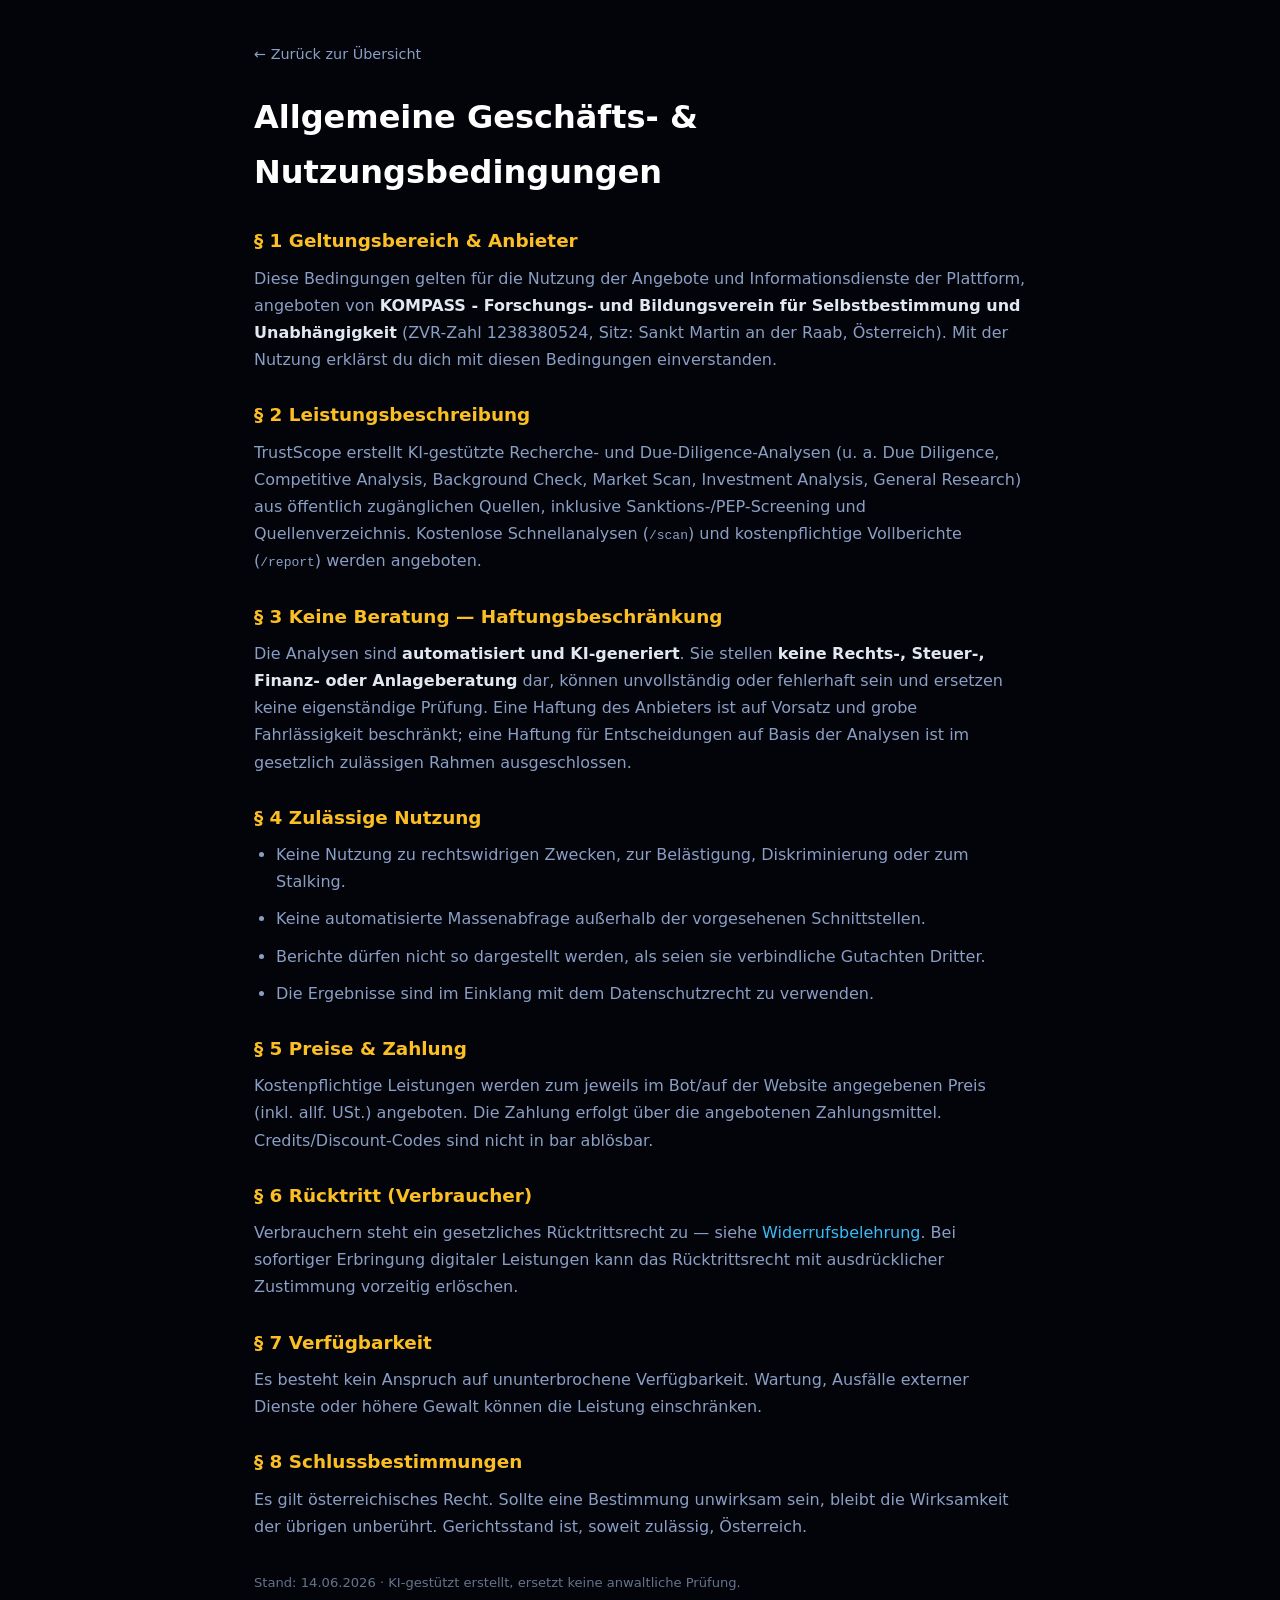
==== agb.html @ 6f364f22 "feat: publish standalone Exclusive Investor Journey Nordzypern portal" ====
<!DOCTYPE html>
<html lang="de">
<head>
<meta charset="UTF-8">
<meta name="viewport" content="width=device-width, initial-scale=1.0">
<title>AGB / Nutzungsbedingungen — TrustScope</title>
<style>
:root{--bg:#03030a;--card:rgba(15,19,42,.4);--border:rgba(255,255,255,.08);--text:#e2e8f0;--muted:#8a9fc4;--gold:#fbbf24;--accent:#38bdf8;}
*{margin:0;padding:0;box-sizing:border-box;}
body{font-family:'Inter',system-ui,sans-serif;background:var(--bg);color:var(--text);line-height:1.7;padding:0 0 80px;}
.wrap{max-width:820px;margin:0 auto;padding:40px 24px;}
a{color:var(--accent);text-decoration:none;}a:hover{text-decoration:underline;}
.back{display:inline-block;margin-bottom:24px;color:var(--muted);font-size:.9rem;}
h1{font-size:2rem;margin-bottom:8px;color:#fff;}
h2{font-size:1.15rem;margin:26px 0 8px;color:var(--gold);}
p,li{color:var(--muted);margin-bottom:10px;}ul{padding-left:22px;}
.muted{font-size:.82rem;color:#64748b;margin-top:32px;}
strong{color:var(--text);}
</style>
</head>
<body>
<div class="wrap">
<a class="back" href="journey.html">← Zurück zur Übersicht</a>
<h1>Allgemeine Geschäfts- & Nutzungsbedingungen</h1>

<h2>§ 1 Geltungsbereich & Anbieter</h2>
<p>Diese Bedingungen gelten für die Nutzung der Angebote und Informationsdienste der Plattform, angeboten von <strong>KOMPASS - Forschungs- und Bildungsverein für Selbstbestimmung und Unabhängigkeit</strong> (ZVR-Zahl 1238380524, Sitz: Sankt Martin an der Raab, Österreich). Mit der Nutzung erklärst du dich mit diesen Bedingungen einverstanden.</p>

<h2>§ 2 Leistungsbeschreibung</h2>
<p>TrustScope erstellt KI-gestützte Recherche- und Due-Diligence-Analysen (u. a. Due Diligence, Competitive Analysis, Background Check, Market Scan, Investment Analysis, General Research) aus öffentlich zugänglichen Quellen, inklusive Sanktions-/PEP-Screening und Quellenverzeichnis. Kostenlose Schnellanalysen (<code>/scan</code>) und kostenpflichtige Vollberichte (<code>/report</code>) werden angeboten.</p>

<h2>§ 3 Keine Beratung — Haftungsbeschränkung</h2>
<p>Die Analysen sind <strong>automatisiert und KI-generiert</strong>. Sie stellen <strong>keine Rechts-, Steuer-, Finanz- oder Anlageberatung</strong> dar, können unvollständig oder fehlerhaft sein und ersetzen keine eigenständige Prüfung. Eine Haftung des Anbieters ist auf Vorsatz und grobe Fahrlässigkeit beschränkt; eine Haftung für Entscheidungen auf Basis der Analysen ist im gesetzlich zulässigen Rahmen ausgeschlossen.</p>

<h2>§ 4 Zulässige Nutzung</h2>
<ul>
<li>Keine Nutzung zu rechtswidrigen Zwecken, zur Belästigung, Diskriminierung oder zum Stalking.</li>
<li>Keine automatisierte Massenabfrage außerhalb der vorgesehenen Schnittstellen.</li>
<li>Berichte dürfen nicht so dargestellt werden, als seien sie verbindliche Gutachten Dritter.</li>
<li>Die Ergebnisse sind im Einklang mit dem Datenschutzrecht zu verwenden.</li>
</ul>

<h2>§ 5 Preise & Zahlung</h2>
<p>Kostenpflichtige Leistungen werden zum jeweils im Bot/auf der Website angegebenen Preis (inkl. allf. USt.) angeboten. Die Zahlung erfolgt über die angebotenen Zahlungsmittel. Credits/Discount-Codes sind nicht in bar ablösbar.</p>

<h2>§ 6 Rücktritt (Verbraucher)</h2>
<p>Verbrauchern steht ein gesetzliches Rücktrittsrecht zu — siehe <a href="/widerruf">Widerrufsbelehrung</a>. Bei sofortiger Erbringung digitaler Leistungen kann das Rücktrittsrecht mit ausdrücklicher Zustimmung vorzeitig erlöschen.</p>

<h2>§ 7 Verfügbarkeit</h2>
<p>Es besteht kein Anspruch auf ununterbrochene Verfügbarkeit. Wartung, Ausfälle externer Dienste oder höhere Gewalt können die Leistung einschränken.</p>

<h2>§ 8 Schlussbestimmungen</h2>
<p>Es gilt österreichisches Recht. Sollte eine Bestimmung unwirksam sein, bleibt die Wirksamkeit der übrigen unberührt. Gerichtsstand ist, soweit zulässig, Österreich.</p>

<p class="muted">Stand: 14.06.2026 · KI-gestützt erstellt, ersetzt keine anwaltliche Prüfung.</p>
</div>
</body>
</html>
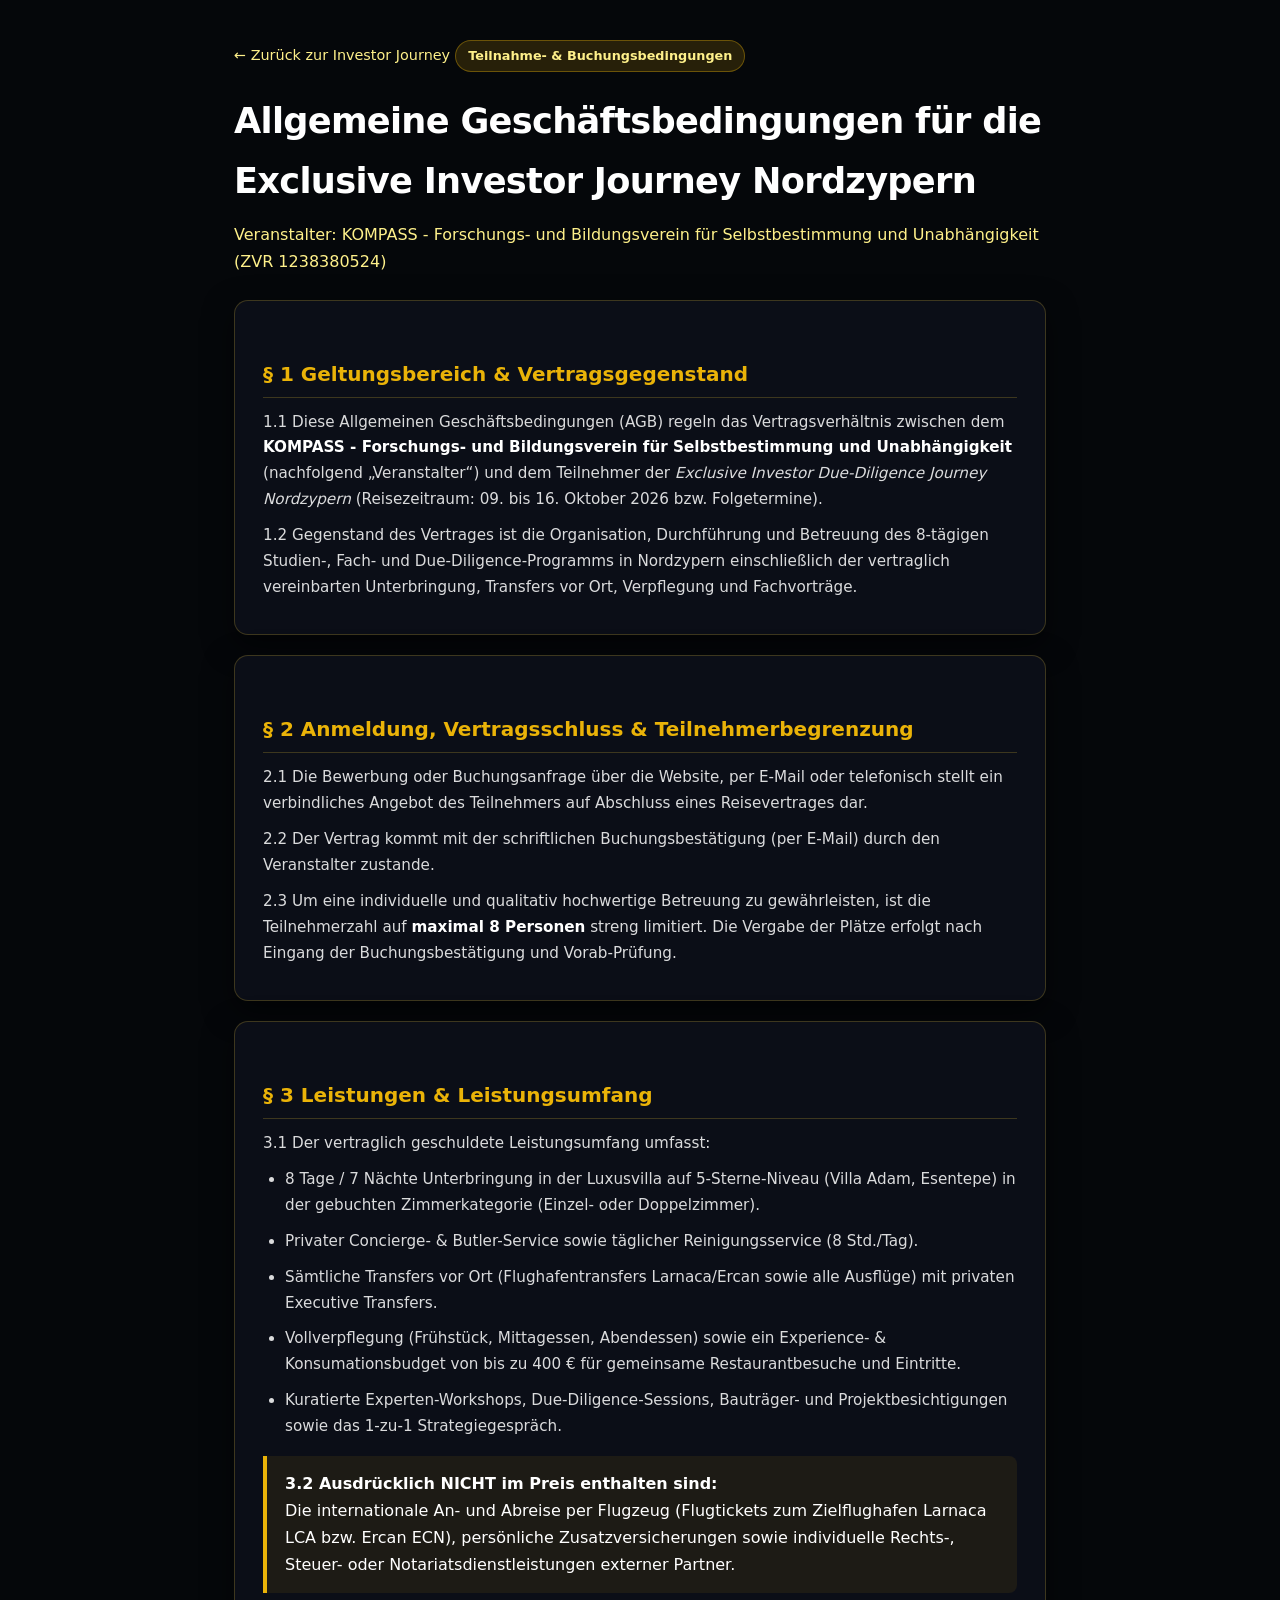
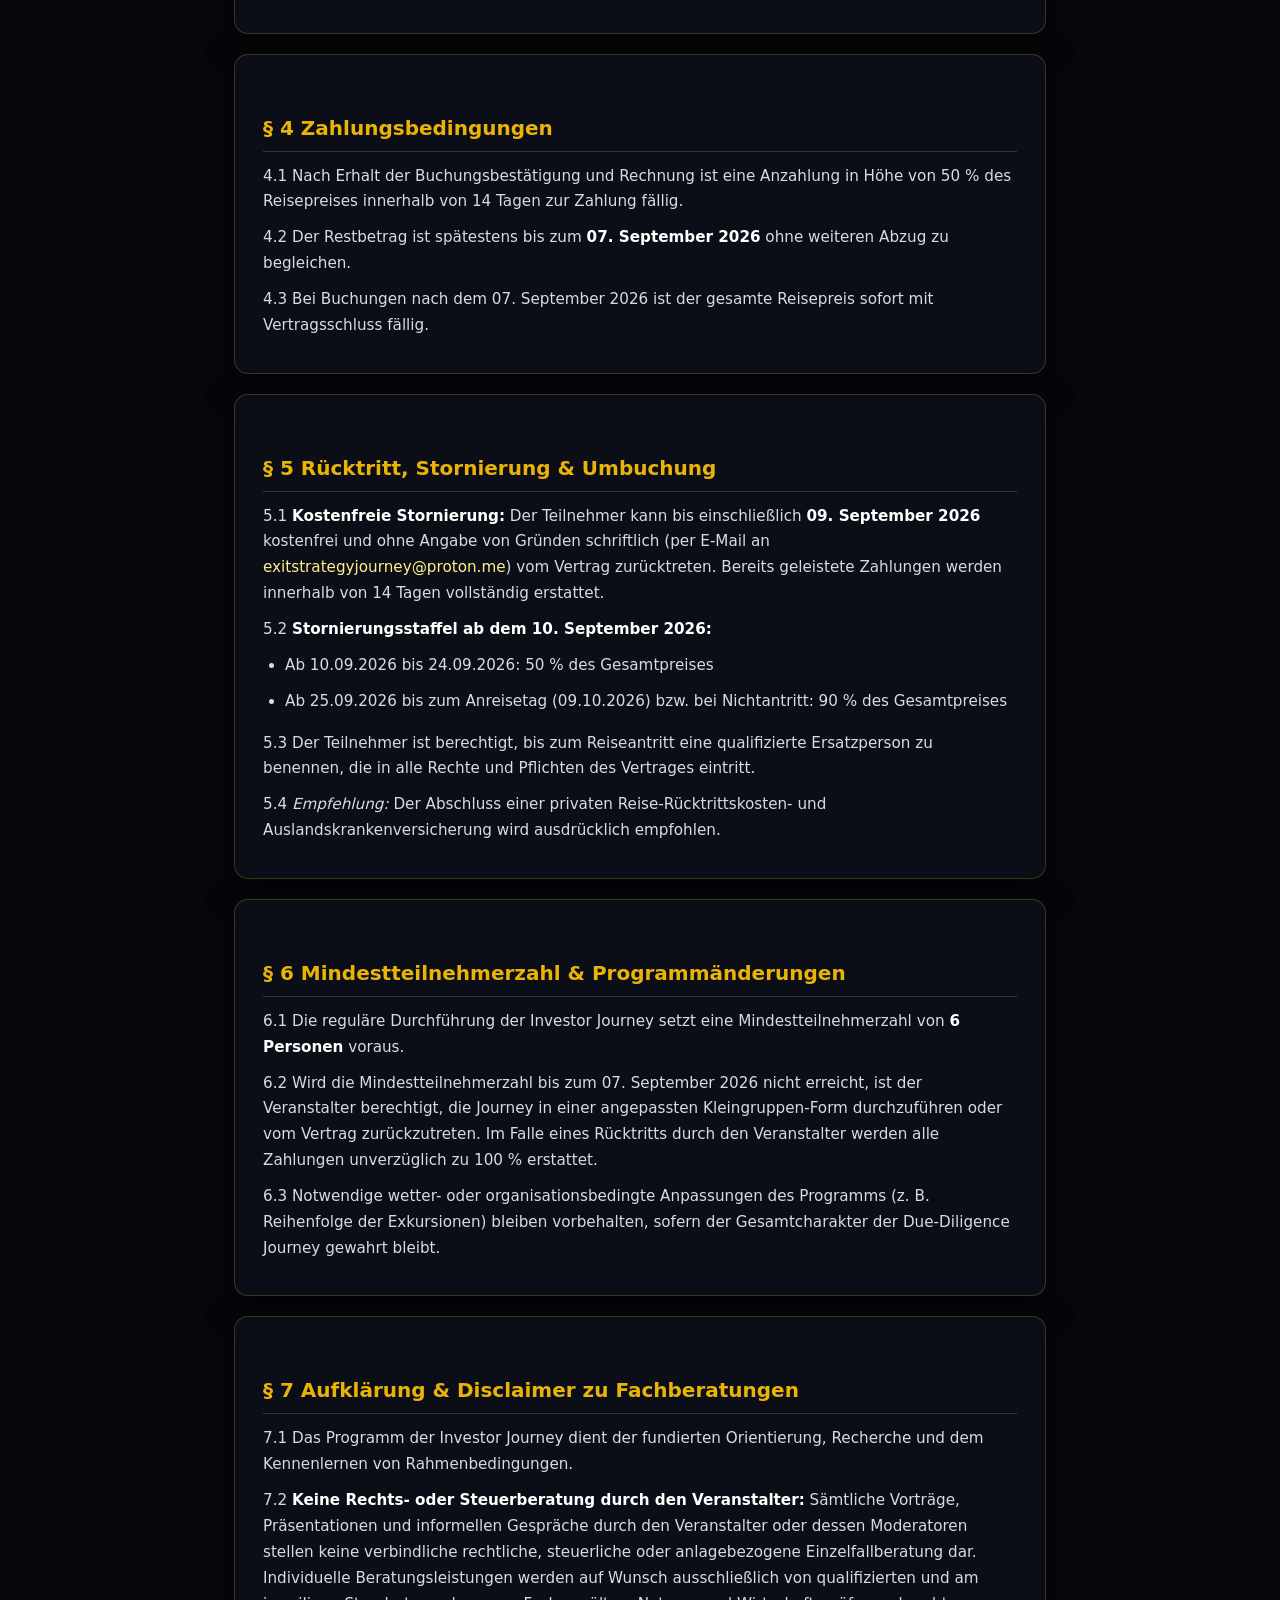
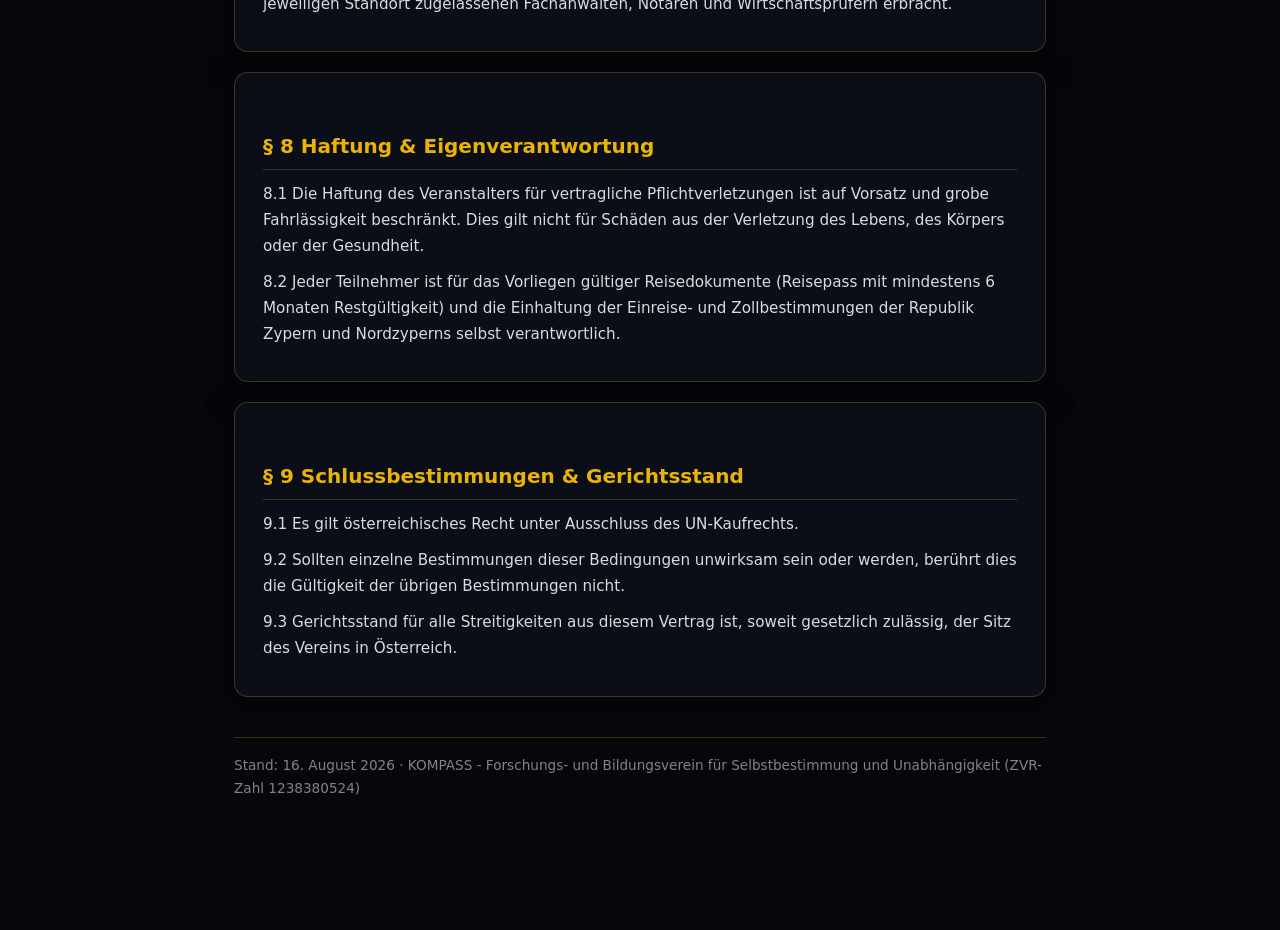
==== commit 111cacc3: "feat(journey): update contact email to exitstrategyjourney@proton.me and add Euro payment info" ====
--- a/agb.html
+++ b/agb.html
@@ -3,56 +3,148 @@
 <head>
 <meta charset="UTF-8">
 <meta name="viewport" content="width=device-width, initial-scale=1.0">
-<title>AGB / Nutzungsbedingungen — TrustScope</title>
+<title>Teilnahme- &amp; Reisebedingungen (AGB) — Exclusive Investor Journey Nordzypern</title>
 <style>
-:root{--bg:#03030a;--card:rgba(15,19,42,.4);--border:rgba(255,255,255,.08);--text:#e2e8f0;--muted:#8a9fc4;--gold:#fbbf24;--accent:#38bdf8;}
-*{margin:0;padding:0;box-sizing:border-box;}
-body{font-family:'Inter',system-ui,sans-serif;background:var(--bg);color:var(--text);line-height:1.7;padding:0 0 80px;}
-.wrap{max-width:820px;margin:0 auto;padding:40px 24px;}
-a{color:var(--accent);text-decoration:none;}a:hover{text-decoration:underline;}
-.back{display:inline-block;margin-bottom:24px;color:var(--muted);font-size:.9rem;}
-h1{font-size:2rem;margin-bottom:8px;color:#fff;}
-h2{font-size:1.15rem;margin:26px 0 8px;color:var(--gold);}
-p,li{color:var(--muted);margin-bottom:10px;}ul{padding-left:22px;}
-.muted{font-size:.82rem;color:#64748b;margin-top:32px;}
-strong{color:var(--text);}
+:root {
+  --bg: #05070a;
+  --card: rgba(12, 16, 26, 0.92);
+  --border: rgba(212, 175, 55, 0.25);
+  --text: #ffffff;
+  --muted: rgba(255, 255, 255, 0.85);
+  --gold: #eab308;
+  --gold-light: #fef08a;
+  --accent: #38bdf8;
+}
+* { margin: 0; padding: 0; box-sizing: border-box; }
+body {
+  font-family: 'Inter', system-ui, -apple-system, sans-serif;
+  background: var(--bg);
+  color: var(--text);
+  line-height: 1.7;
+  padding: 0 0 80px;
+}
+.wrap { max-width: 860px; margin: 0 auto; padding: 40px 24px; }
+a { color: var(--gold-light); text-decoration: none; transition: color .2s; }
+a:hover { color: var(--gold); text-decoration: underline; }
+.back { display: inline-block; margin-bottom: 24px; color: var(--gold-light); font-size: 0.9rem; font-weight: 500; }
+h1 { font-size: 2.2rem; margin-bottom: 10px; color: #fff; font-weight: 800; letter-spacing: -0.02em; }
+.subtitle { color: var(--gold-light); font-size: 1rem; margin-bottom: 24px; font-weight: 500; }
+h2 { font-size: 1.25rem; margin: 32px 0 12px; color: var(--gold); border-bottom: 1px solid var(--border); padding-bottom: 6px; }
+h3 { font-size: 1.05rem; margin: 18px 0 8px; color: #fff; }
+p, li { color: var(--muted); margin-bottom: 10px; font-size: 0.95rem; }
+ul, ol { padding-left: 22px; margin-bottom: 16px; }
+.card {
+  background: var(--card);
+  border: 1px solid var(--border);
+  border-radius: 14px;
+  padding: 24px 28px;
+  margin: 20px 0;
+  box-shadow: 0 10px 30px rgba(0,0,0,.5);
+}
+.legal-badge {
+  display: inline-block;
+  padding: 4px 12px;
+  background: rgba(234,179,8,.15);
+  color: var(--gold-light);
+  border: 1px solid rgba(234,179,8,.35);
+  border-radius: 20px;
+  font-size: 0.8rem;
+  font-weight: 600;
+  margin-bottom: 16px;
+}
+.muted { font-size: 0.85rem; color: rgba(255,255,255,.5); margin-top: 40px; border-top: 1px solid var(--border); padding-top: 16px; }
+strong { color: #fff; }
+.highlight-box {
+  background: rgba(234, 179, 8, 0.08);
+  border-left: 4px solid var(--gold);
+  padding: 14px 18px;
+  border-radius: 0 8px 8px 0;
+  margin: 16px 0;
+}
 </style>
 </head>
 <body>
 <div class="wrap">
-<a class="back" href="journey.html">← Zurück zur Übersicht</a>
-<h1>Allgemeine Geschäfts- & Nutzungsbedingungen</h1>
+<a class="back" href="journey.html">← Zurück zur Investor Journey</a>
+<div class="legal-badge">Teilnahme- &amp; Buchungsbedingungen</div>
+<h1>Allgemeine Geschäftsbedingungen für die Exclusive Investor Journey Nordzypern</h1>
+<p class="subtitle">Veranstalter: KOMPASS - Forschungs- und Bildungsverein für Selbstbestimmung und Unabhängigkeit (ZVR 1238380524)</p>
 
-<h2>§ 1 Geltungsbereich & Anbieter</h2>
-<p>Diese Bedingungen gelten für die Nutzung der Angebote und Informationsdienste der Plattform, angeboten von <strong>KOMPASS - Forschungs- und Bildungsverein für Selbstbestimmung und Unabhängigkeit</strong> (ZVR-Zahl 1238380524, Sitz: Sankt Martin an der Raab, Österreich). Mit der Nutzung erklärst du dich mit diesen Bedingungen einverstanden.</p>
+<div class="card">
+  <h2>§ 1 Geltungsbereich &amp; Vertragsgegenstand</h2>
+  <p>1.1 Diese Allgemeinen Geschäftsbedingungen (AGB) regeln das Vertragsverhältnis zwischen dem <strong>KOMPASS - Forschungs- und Bildungsverein für Selbstbestimmung und Unabhängigkeit</strong> (nachfolgend „Veranstalter“) und dem Teilnehmer der <em>Exclusive Investor Due-Diligence Journey Nordzypern</em> (Reisezeitraum: 09. bis 16. Oktober 2026 bzw. Folgetermine).</p>
+  <p>1.2 Gegenstand des Vertrages ist die Organisation, Durchführung und Betreuung des 8-tägigen Studien-, Fach- und Due-Diligence-Programms in Nordzypern einschließlich der vertraglich vereinbarten Unterbringung, Transfers vor Ort, Verpflegung und Fachvorträge.</p>
+</div>
 
-<h2>§ 2 Leistungsbeschreibung</h2>
-<p>TrustScope erstellt KI-gestützte Recherche- und Due-Diligence-Analysen (u. a. Due Diligence, Competitive Analysis, Background Check, Market Scan, Investment Analysis, General Research) aus öffentlich zugänglichen Quellen, inklusive Sanktions-/PEP-Screening und Quellenverzeichnis. Kostenlose Schnellanalysen (<code>/scan</code>) und kostenpflichtige Vollberichte (<code>/report</code>) werden angeboten.</p>
+<div class="card">
+  <h2>§ 2 Anmeldung, Vertragsschluss &amp; Teilnehmerbegrenzung</h2>
+  <p>2.1 Die Bewerbung oder Buchungsanfrage über die Website, per E-Mail oder telefonisch stellt ein verbindliches Angebot des Teilnehmers auf Abschluss eines Reisevertrages dar.</p>
+  <p>2.2 Der Vertrag kommt mit der schriftlichen Buchungsbestätigung (per E-Mail) durch den Veranstalter zustande.</p>
+  <p>2.3 Um eine individuelle und qualitativ hochwertige Betreuung zu gewährleisten, ist die Teilnehmerzahl auf <strong>maximal 8 Personen</strong> streng limitiert. Die Vergabe der Plätze erfolgt nach Eingang der Buchungsbestätigung und Vorab-Prüfung.</p>
+</div>
 
-<h2>§ 3 Keine Beratung — Haftungsbeschränkung</h2>
-<p>Die Analysen sind <strong>automatisiert und KI-generiert</strong>. Sie stellen <strong>keine Rechts-, Steuer-, Finanz- oder Anlageberatung</strong> dar, können unvollständig oder fehlerhaft sein und ersetzen keine eigenständige Prüfung. Eine Haftung des Anbieters ist auf Vorsatz und grobe Fahrlässigkeit beschränkt; eine Haftung für Entscheidungen auf Basis der Analysen ist im gesetzlich zulässigen Rahmen ausgeschlossen.</p>
+<div class="card">
+  <h2>§ 3 Leistungen &amp; Leistungsumfang</h2>
+  <p>3.1 Der vertraglich geschuldete Leistungsumfang umfasst:</p>
+  <ul>
+    <li>8 Tage / 7 Nächte Unterbringung in der Luxusvilla auf 5-Sterne-Niveau (Villa Adam, Esentepe) in der gebuchten Zimmerkategorie (Einzel- oder Doppelzimmer).</li>
+    <li>Privater Concierge- &amp; Butler-Service sowie täglicher Reinigungsservice (8 Std./Tag).</li>
+    <li>Sämtliche Transfers vor Ort (Flughafentransfers Larnaca/Ercan sowie alle Ausflüge) mit privaten Executive Transfers.</li>
+    <li>Vollverpflegung (Frühstück, Mittagessen, Abendessen) sowie ein Experience- &amp; Konsumationsbudget von bis zu 400 € für gemeinsame Restaurantbesuche und Eintritte.</li>
+    <li>Kuratierte Experten-Workshops, Due-Diligence-Sessions, Bauträger- und Projektbesichtigungen sowie das 1-zu-1 Strategiegespräch.</li>
+  </ul>
+  <div class="highlight-box">
+    <strong>3.2 Ausdrücklich NICHT im Preis enthalten sind:</strong><br>
+    Die internationale An- und Abreise per Flugzeug (Flugtickets zum Zielflughafen Larnaca LCA bzw. Ercan ECN), persönliche Zusatzversicherungen sowie individuelle Rechts-, Steuer- oder Notariatsdienstleistungen externer Partner.
+  </div>
+</div>
 
-<h2>§ 4 Zulässige Nutzung</h2>
-<ul>
-<li>Keine Nutzung zu rechtswidrigen Zwecken, zur Belästigung, Diskriminierung oder zum Stalking.</li>
-<li>Keine automatisierte Massenabfrage außerhalb der vorgesehenen Schnittstellen.</li>
-<li>Berichte dürfen nicht so dargestellt werden, als seien sie verbindliche Gutachten Dritter.</li>
-<li>Die Ergebnisse sind im Einklang mit dem Datenschutzrecht zu verwenden.</li>
-</ul>
+<div class="card">
+  <h2>§ 4 Zahlungsbedingungen</h2>
+  <p>4.1 Nach Erhalt der Buchungsbestätigung und Rechnung ist eine Anzahlung in Höhe von 50 % des Reisepreises innerhalb von 14 Tagen zur Zahlung fällig.</p>
+  <p>4.2 Der Restbetrag ist spätestens bis zum <strong>07. September 2026</strong> ohne weiteren Abzug zu begleichen.</p>
+  <p>4.3 Bei Buchungen nach dem 07. September 2026 ist der gesamte Reisepreis sofort mit Vertragsschluss fällig.</p>
+</div>
 
-<h2>§ 5 Preise & Zahlung</h2>
-<p>Kostenpflichtige Leistungen werden zum jeweils im Bot/auf der Website angegebenen Preis (inkl. allf. USt.) angeboten. Die Zahlung erfolgt über die angebotenen Zahlungsmittel. Credits/Discount-Codes sind nicht in bar ablösbar.</p>
+<div class="card">
+  <h2>§ 5 Rücktritt, Stornierung &amp; Umbuchung</h2>
+  <p>5.1 <strong>Kostenfreie Stornierung:</strong> Der Teilnehmer kann bis einschließlich <strong>09. September 2026</strong> kostenfrei und ohne Angabe von Gründen schriftlich (per E-Mail an <a href="mailto:exitstrategyjourney@proton.me">exitstrategyjourney@proton.me</a>) vom Vertrag zurücktreten. Bereits geleistete Zahlungen werden innerhalb von 14 Tagen vollständig erstattet.</p>
+  <p>5.2 <strong>Stornierungsstaffel ab dem 10. September 2026:</strong></p>
+  <ul>
+    <li>Ab 10.09.2026 bis 24.09.2026: 50 % des Gesamtpreises</li>
+    <li>Ab 25.09.2026 bis zum Anreisetag (09.10.2026) bzw. bei Nichtantritt: 90 % des Gesamtpreises</li>
+  </ul>
+  <p>5.3 Der Teilnehmer ist berechtigt, bis zum Reiseantritt eine qualifizierte Ersatzperson zu benennen, die in alle Rechte und Pflichten des Vertrages eintritt.</p>
+  <p>5.4 <em>Empfehlung:</em> Der Abschluss einer privaten Reise-Rücktrittskosten- und Auslandskrankenversicherung wird ausdrücklich empfohlen.</p>
+</div>
 
-<h2>§ 6 Rücktritt (Verbraucher)</h2>
-<p>Verbrauchern steht ein gesetzliches Rücktrittsrecht zu — siehe <a href="/widerruf">Widerrufsbelehrung</a>. Bei sofortiger Erbringung digitaler Leistungen kann das Rücktrittsrecht mit ausdrücklicher Zustimmung vorzeitig erlöschen.</p>
+<div class="card">
+  <h2>§ 6 Mindestteilnehmerzahl &amp; Programmänderungen</h2>
+  <p>6.1 Die reguläre Durchführung der Investor Journey setzt eine Mindestteilnehmerzahl von <strong>6 Personen</strong> voraus.</p>
+  <p>6.2 Wird die Mindestteilnehmerzahl bis zum 07. September 2026 nicht erreicht, ist der Veranstalter berechtigt, die Journey in einer angepassten Kleingruppen-Form durchzuführen oder vom Vertrag zurückzutreten. Im Falle eines Rücktritts durch den Veranstalter werden alle Zahlungen unverzüglich zu 100 % erstattet.</p>
+  <p>6.3 Notwendige wetter- oder organisationsbedingte Anpassungen des Programms (z. B. Reihenfolge der Exkursionen) bleiben vorbehalten, sofern der Gesamtcharakter der Due-Diligence Journey gewahrt bleibt.</p>
+</div>
 
-<h2>§ 7 Verfügbarkeit</h2>
-<p>Es besteht kein Anspruch auf ununterbrochene Verfügbarkeit. Wartung, Ausfälle externer Dienste oder höhere Gewalt können die Leistung einschränken.</p>
+<div class="card">
+  <h2>§ 7 Aufklärung &amp; Disclaimer zu Fachberatungen</h2>
+  <p>7.1 Das Programm der Investor Journey dient der fundierten Orientierung, Recherche und dem Kennenlernen von Rahmenbedingungen.</p>
+  <p>7.2 <strong>Keine Rechts- oder Steuerberatung durch den Veranstalter:</strong> Sämtliche Vorträge, Präsentationen und informellen Gespräche durch den Veranstalter oder dessen Moderatoren stellen keine verbindliche rechtliche, steuerliche oder anlagebezogene Einzelfallberatung dar. Individuelle Beratungsleistungen werden auf Wunsch ausschließlich von qualifizierten und am jeweiligen Standort zugelassenen Fachanwälten, Notaren und Wirtschaftsprüfern erbracht.</p>
+</div>
 
-<h2>§ 8 Schlussbestimmungen</h2>
-<p>Es gilt österreichisches Recht. Sollte eine Bestimmung unwirksam sein, bleibt die Wirksamkeit der übrigen unberührt. Gerichtsstand ist, soweit zulässig, Österreich.</p>
+<div class="card">
+  <h2>§ 8 Haftung &amp; Eigenverantwortung</h2>
+  <p>8.1 Die Haftung des Veranstalters für vertragliche Pflichtverletzungen ist auf Vorsatz und grobe Fahrlässigkeit beschränkt. Dies gilt nicht für Schäden aus der Verletzung des Lebens, des Körpers oder der Gesundheit.</p>
+  <p>8.2 Jeder Teilnehmer ist für das Vorliegen gültiger Reisedokumente (Reisepass mit mindestens 6 Monaten Restgültigkeit) und die Einhaltung der Einreise- und Zollbestimmungen der Republik Zypern und Nordzyperns selbst verantwortlich.</p>
+</div>
 
-<p class="muted">Stand: 14.06.2026 · KI-gestützt erstellt, ersetzt keine anwaltliche Prüfung.</p>
+<div class="card">
+  <h2>§ 9 Schlussbestimmungen &amp; Gerichtsstand</h2>
+  <p>9.1 Es gilt österreichisches Recht unter Ausschluss des UN-Kaufrechts.</p>
+  <p>9.2 Sollten einzelne Bestimmungen dieser Bedingungen unwirksam sein oder werden, berührt dies die Gültigkeit der übrigen Bestimmungen nicht.</p>
+  <p>9.3 Gerichtsstand für alle Streitigkeiten aus diesem Vertrag ist, soweit gesetzlich zulässig, der Sitz des Vereins in Österreich.</p>
+</div>
+
+<p class="muted">Stand: 16. August 2026 · KOMPASS - Forschungs- und Bildungsverein für Selbstbestimmung und Unabhängigkeit (ZVR-Zahl 1238380524)</p>
 </div>
 </body>
 </html>
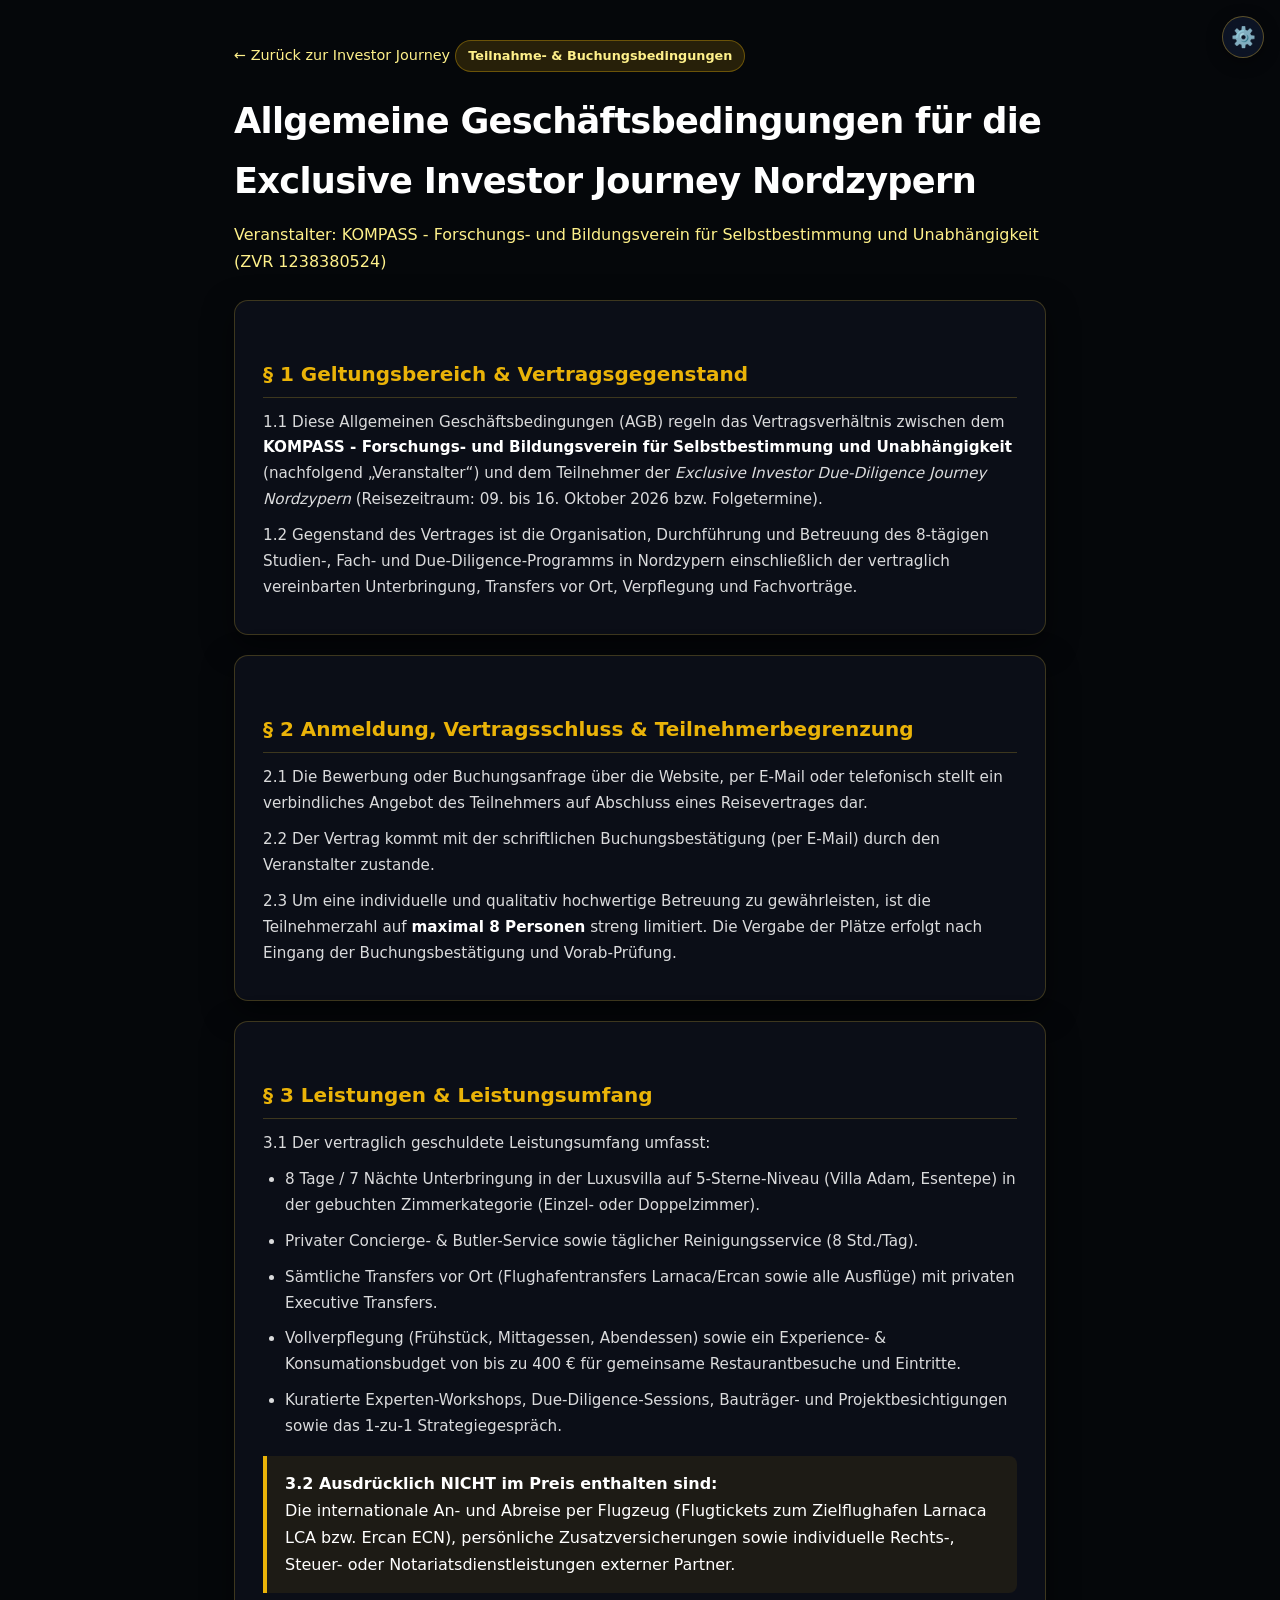
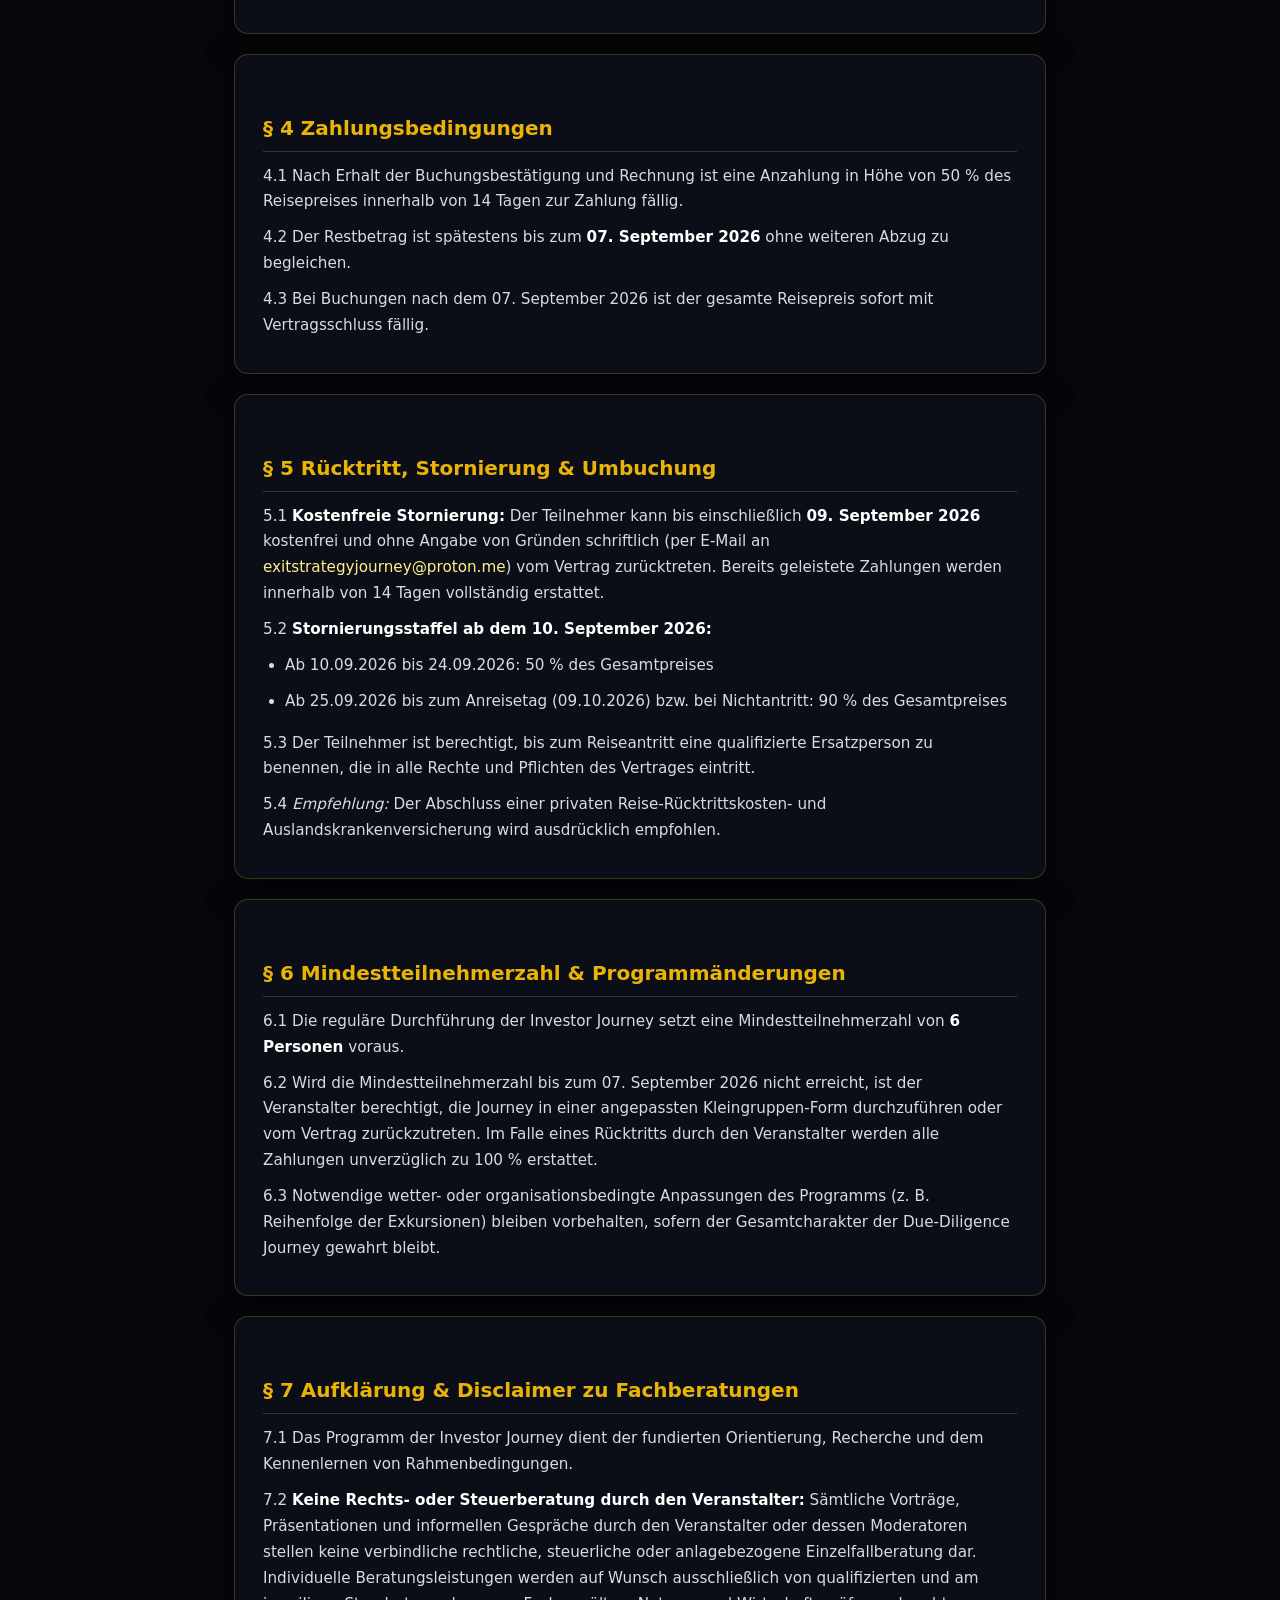
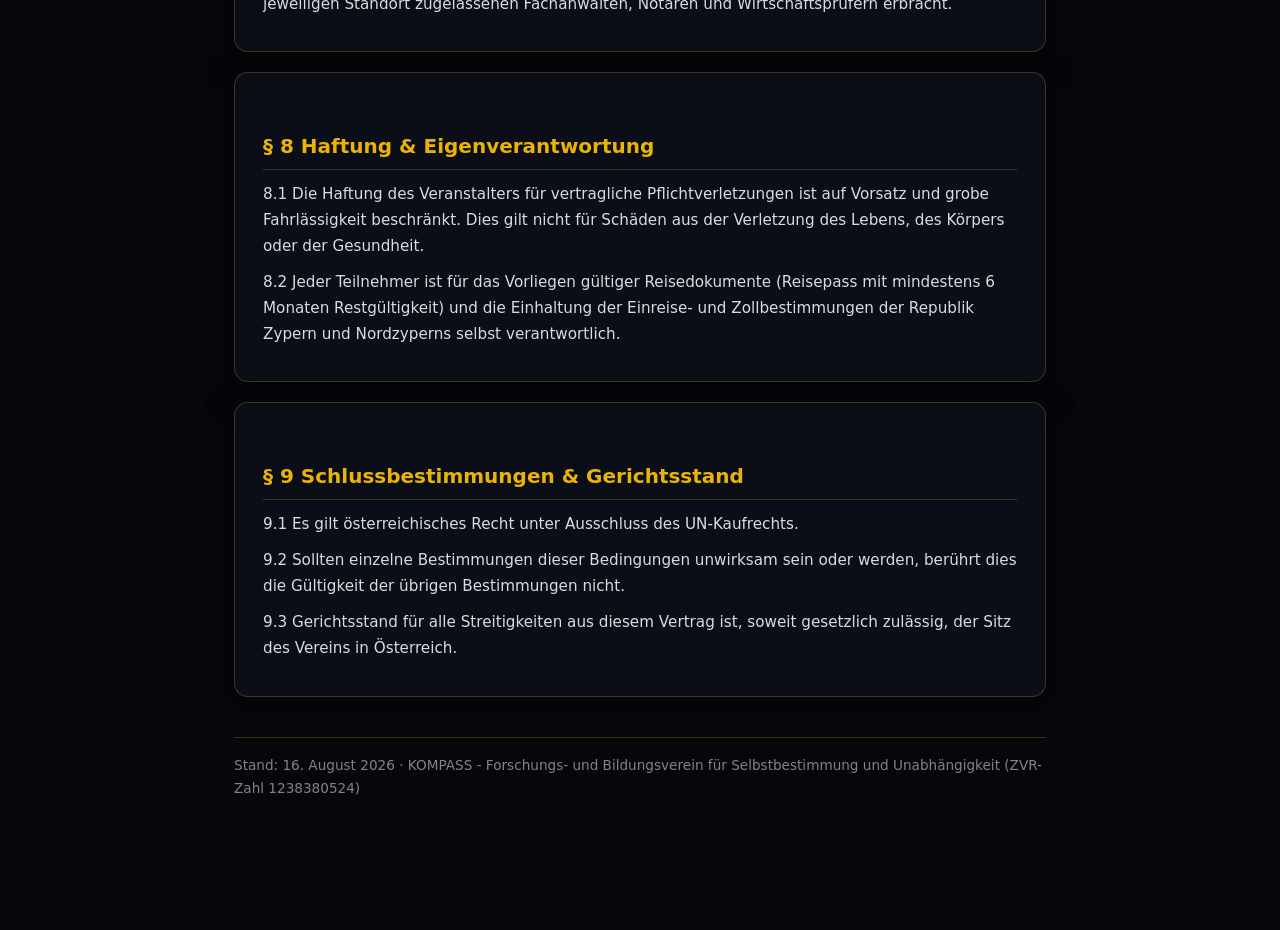
==== commit c3fb4123: "feat(meta-admin): enable Meta-Admin SDK on all legal and info subpages (impressum, agb, datenschutz)" ====
--- a/agb.html
+++ b/agb.html
@@ -146,5 +146,7 @@
 
 <p class="muted">Stand: 16. August 2026 · KOMPASS - Forschungs- und Bildungsverein für Selbstbestimmung und Unabhängigkeit (ZVR-Zahl 1238380524)</p>
 </div>
+  <!-- Meta-Admin SDK -->
+  <script src="meta-admin-sdk.js"></script>
 </body>
 </html>
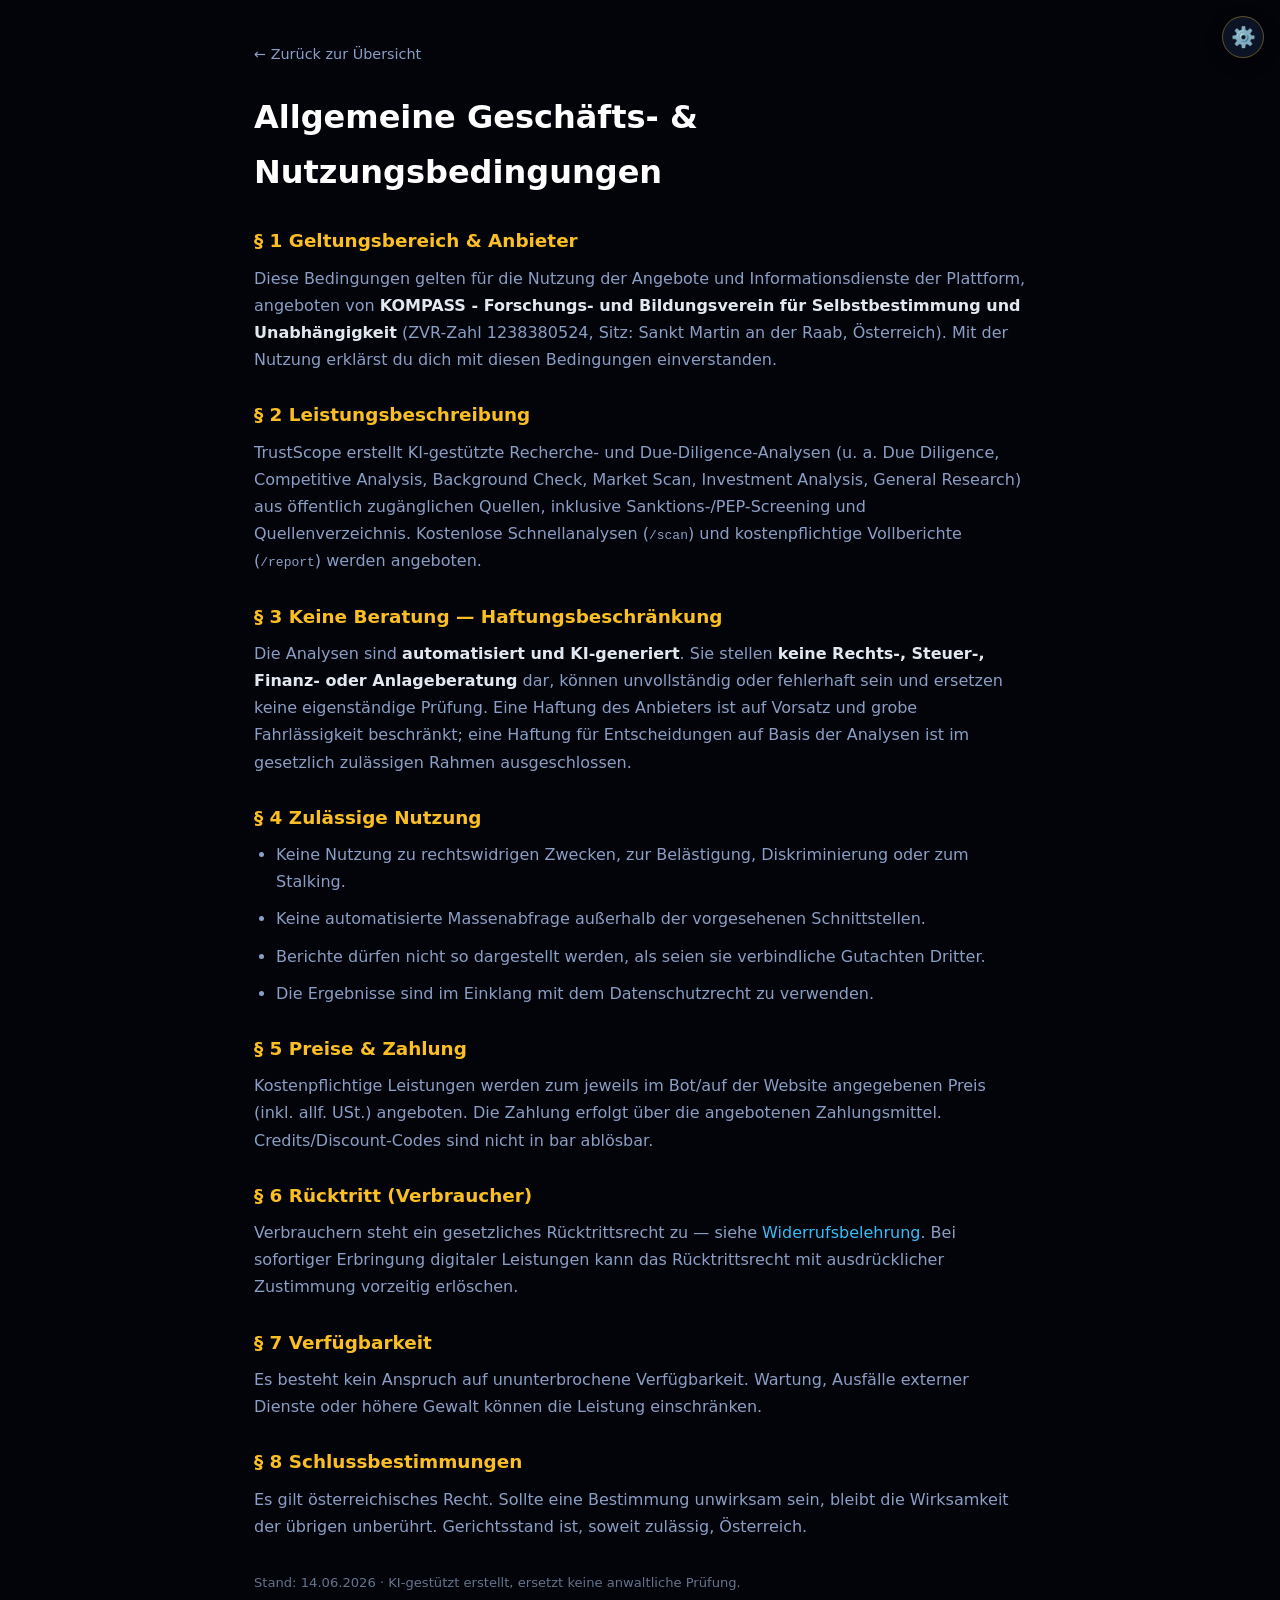
==== commit 8aed9b1e: "feat(journey): sync latest journey, journey2, journey-agb2 and assets" ====
--- a/agb.html
+++ b/agb.html
@@ -3,148 +3,56 @@
 <head>
 <meta charset="UTF-8">
 <meta name="viewport" content="width=device-width, initial-scale=1.0">
-<title>Teilnahme- &amp; Reisebedingungen (AGB) — Exclusive Investor Journey Nordzypern</title>
+<title>AGB / Nutzungsbedingungen — TrustScope</title>
 <style>
-:root {
-  --bg: #05070a;
-  --card: rgba(12, 16, 26, 0.92);
-  --border: rgba(212, 175, 55, 0.25);
-  --text: #ffffff;
-  --muted: rgba(255, 255, 255, 0.85);
-  --gold: #eab308;
-  --gold-light: #fef08a;
-  --accent: #38bdf8;
-}
-* { margin: 0; padding: 0; box-sizing: border-box; }
-body {
-  font-family: 'Inter', system-ui, -apple-system, sans-serif;
-  background: var(--bg);
-  color: var(--text);
-  line-height: 1.7;
-  padding: 0 0 80px;
-}
-.wrap { max-width: 860px; margin: 0 auto; padding: 40px 24px; }
-a { color: var(--gold-light); text-decoration: none; transition: color .2s; }
-a:hover { color: var(--gold); text-decoration: underline; }
-.back { display: inline-block; margin-bottom: 24px; color: var(--gold-light); font-size: 0.9rem; font-weight: 500; }
-h1 { font-size: 2.2rem; margin-bottom: 10px; color: #fff; font-weight: 800; letter-spacing: -0.02em; }
-.subtitle { color: var(--gold-light); font-size: 1rem; margin-bottom: 24px; font-weight: 500; }
-h2 { font-size: 1.25rem; margin: 32px 0 12px; color: var(--gold); border-bottom: 1px solid var(--border); padding-bottom: 6px; }
-h3 { font-size: 1.05rem; margin: 18px 0 8px; color: #fff; }
-p, li { color: var(--muted); margin-bottom: 10px; font-size: 0.95rem; }
-ul, ol { padding-left: 22px; margin-bottom: 16px; }
-.card {
-  background: var(--card);
-  border: 1px solid var(--border);
-  border-radius: 14px;
-  padding: 24px 28px;
-  margin: 20px 0;
-  box-shadow: 0 10px 30px rgba(0,0,0,.5);
-}
-.legal-badge {
-  display: inline-block;
-  padding: 4px 12px;
-  background: rgba(234,179,8,.15);
-  color: var(--gold-light);
-  border: 1px solid rgba(234,179,8,.35);
-  border-radius: 20px;
-  font-size: 0.8rem;
-  font-weight: 600;
-  margin-bottom: 16px;
-}
-.muted { font-size: 0.85rem; color: rgba(255,255,255,.5); margin-top: 40px; border-top: 1px solid var(--border); padding-top: 16px; }
-strong { color: #fff; }
-.highlight-box {
-  background: rgba(234, 179, 8, 0.08);
-  border-left: 4px solid var(--gold);
-  padding: 14px 18px;
-  border-radius: 0 8px 8px 0;
-  margin: 16px 0;
-}
+:root{--bg:#03030a;--card:rgba(15,19,42,.4);--border:rgba(255,255,255,.08);--text:#e2e8f0;--muted:#8a9fc4;--gold:#fbbf24;--accent:#38bdf8;}
+*{margin:0;padding:0;box-sizing:border-box;}
+body{font-family:'Inter',system-ui,sans-serif;background:var(--bg);color:var(--text);line-height:1.7;padding:0 0 80px;}
+.wrap{max-width:820px;margin:0 auto;padding:40px 24px;}
+a{color:var(--accent);text-decoration:none;}a:hover{text-decoration:underline;}
+.back{display:inline-block;margin-bottom:24px;color:var(--muted);font-size:.9rem;}
+h1{font-size:2rem;margin-bottom:8px;color:#fff;}
+h2{font-size:1.15rem;margin:26px 0 8px;color:var(--gold);}
+p,li{color:var(--muted);margin-bottom:10px;}ul{padding-left:22px;}
+.muted{font-size:.82rem;color:#64748b;margin-top:32px;}
+strong{color:var(--text);}
 </style>
 </head>
 <body>
 <div class="wrap">
-<a class="back" href="journey.html">← Zurück zur Investor Journey</a>
-<div class="legal-badge">Teilnahme- &amp; Buchungsbedingungen</div>
-<h1>Allgemeine Geschäftsbedingungen für die Exclusive Investor Journey Nordzypern</h1>
-<p class="subtitle">Veranstalter: KOMPASS - Forschungs- und Bildungsverein für Selbstbestimmung und Unabhängigkeit (ZVR 1238380524)</p>
+<a class="back" href="journey.html">← Zurück zur Übersicht</a>
+<h1>Allgemeine Geschäfts- & Nutzungsbedingungen</h1>
 
-<div class="card">
-  <h2>§ 1 Geltungsbereich &amp; Vertragsgegenstand</h2>
-  <p>1.1 Diese Allgemeinen Geschäftsbedingungen (AGB) regeln das Vertragsverhältnis zwischen dem <strong>KOMPASS - Forschungs- und Bildungsverein für Selbstbestimmung und Unabhängigkeit</strong> (nachfolgend „Veranstalter“) und dem Teilnehmer der <em>Exclusive Investor Due-Diligence Journey Nordzypern</em> (Reisezeitraum: 09. bis 16. Oktober 2026 bzw. Folgetermine).</p>
-  <p>1.2 Gegenstand des Vertrages ist die Organisation, Durchführung und Betreuung des 8-tägigen Studien-, Fach- und Due-Diligence-Programms in Nordzypern einschließlich der vertraglich vereinbarten Unterbringung, Transfers vor Ort, Verpflegung und Fachvorträge.</p>
-</div>
+<h2>§ 1 Geltungsbereich & Anbieter</h2>
+<p>Diese Bedingungen gelten für die Nutzung der Angebote und Informationsdienste der Plattform, angeboten von <strong>KOMPASS - Forschungs- und Bildungsverein für Selbstbestimmung und Unabhängigkeit</strong> (ZVR-Zahl 1238380524, Sitz: Sankt Martin an der Raab, Österreich). Mit der Nutzung erklärst du dich mit diesen Bedingungen einverstanden.</p>
 
-<div class="card">
-  <h2>§ 2 Anmeldung, Vertragsschluss &amp; Teilnehmerbegrenzung</h2>
-  <p>2.1 Die Bewerbung oder Buchungsanfrage über die Website, per E-Mail oder telefonisch stellt ein verbindliches Angebot des Teilnehmers auf Abschluss eines Reisevertrages dar.</p>
-  <p>2.2 Der Vertrag kommt mit der schriftlichen Buchungsbestätigung (per E-Mail) durch den Veranstalter zustande.</p>
-  <p>2.3 Um eine individuelle und qualitativ hochwertige Betreuung zu gewährleisten, ist die Teilnehmerzahl auf <strong>maximal 8 Personen</strong> streng limitiert. Die Vergabe der Plätze erfolgt nach Eingang der Buchungsbestätigung und Vorab-Prüfung.</p>
-</div>
+<h2>§ 2 Leistungsbeschreibung</h2>
+<p>TrustScope erstellt KI-gestützte Recherche- und Due-Diligence-Analysen (u. a. Due Diligence, Competitive Analysis, Background Check, Market Scan, Investment Analysis, General Research) aus öffentlich zugänglichen Quellen, inklusive Sanktions-/PEP-Screening und Quellenverzeichnis. Kostenlose Schnellanalysen (<code>/scan</code>) und kostenpflichtige Vollberichte (<code>/report</code>) werden angeboten.</p>
 
-<div class="card">
-  <h2>§ 3 Leistungen &amp; Leistungsumfang</h2>
-  <p>3.1 Der vertraglich geschuldete Leistungsumfang umfasst:</p>
-  <ul>
-    <li>8 Tage / 7 Nächte Unterbringung in der Luxusvilla auf 5-Sterne-Niveau (Villa Adam, Esentepe) in der gebuchten Zimmerkategorie (Einzel- oder Doppelzimmer).</li>
-    <li>Privater Concierge- &amp; Butler-Service sowie täglicher Reinigungsservice (8 Std./Tag).</li>
-    <li>Sämtliche Transfers vor Ort (Flughafentransfers Larnaca/Ercan sowie alle Ausflüge) mit privaten Executive Transfers.</li>
-    <li>Vollverpflegung (Frühstück, Mittagessen, Abendessen) sowie ein Experience- &amp; Konsumationsbudget von bis zu 400 € für gemeinsame Restaurantbesuche und Eintritte.</li>
-    <li>Kuratierte Experten-Workshops, Due-Diligence-Sessions, Bauträger- und Projektbesichtigungen sowie das 1-zu-1 Strategiegespräch.</li>
-  </ul>
-  <div class="highlight-box">
-    <strong>3.2 Ausdrücklich NICHT im Preis enthalten sind:</strong><br>
-    Die internationale An- und Abreise per Flugzeug (Flugtickets zum Zielflughafen Larnaca LCA bzw. Ercan ECN), persönliche Zusatzversicherungen sowie individuelle Rechts-, Steuer- oder Notariatsdienstleistungen externer Partner.
-  </div>
-</div>
+<h2>§ 3 Keine Beratung — Haftungsbeschränkung</h2>
+<p>Die Analysen sind <strong>automatisiert und KI-generiert</strong>. Sie stellen <strong>keine Rechts-, Steuer-, Finanz- oder Anlageberatung</strong> dar, können unvollständig oder fehlerhaft sein und ersetzen keine eigenständige Prüfung. Eine Haftung des Anbieters ist auf Vorsatz und grobe Fahrlässigkeit beschränkt; eine Haftung für Entscheidungen auf Basis der Analysen ist im gesetzlich zulässigen Rahmen ausgeschlossen.</p>
 
-<div class="card">
-  <h2>§ 4 Zahlungsbedingungen</h2>
-  <p>4.1 Nach Erhalt der Buchungsbestätigung und Rechnung ist eine Anzahlung in Höhe von 50 % des Reisepreises innerhalb von 14 Tagen zur Zahlung fällig.</p>
-  <p>4.2 Der Restbetrag ist spätestens bis zum <strong>07. September 2026</strong> ohne weiteren Abzug zu begleichen.</p>
-  <p>4.3 Bei Buchungen nach dem 07. September 2026 ist der gesamte Reisepreis sofort mit Vertragsschluss fällig.</p>
-</div>
+<h2>§ 4 Zulässige Nutzung</h2>
+<ul>
+<li>Keine Nutzung zu rechtswidrigen Zwecken, zur Belästigung, Diskriminierung oder zum Stalking.</li>
+<li>Keine automatisierte Massenabfrage außerhalb der vorgesehenen Schnittstellen.</li>
+<li>Berichte dürfen nicht so dargestellt werden, als seien sie verbindliche Gutachten Dritter.</li>
+<li>Die Ergebnisse sind im Einklang mit dem Datenschutzrecht zu verwenden.</li>
+</ul>
 
-<div class="card">
-  <h2>§ 5 Rücktritt, Stornierung &amp; Umbuchung</h2>
-  <p>5.1 <strong>Kostenfreie Stornierung:</strong> Der Teilnehmer kann bis einschließlich <strong>09. September 2026</strong> kostenfrei und ohne Angabe von Gründen schriftlich (per E-Mail an <a href="mailto:exitstrategyjourney@proton.me">exitstrategyjourney@proton.me</a>) vom Vertrag zurücktreten. Bereits geleistete Zahlungen werden innerhalb von 14 Tagen vollständig erstattet.</p>
-  <p>5.2 <strong>Stornierungsstaffel ab dem 10. September 2026:</strong></p>
-  <ul>
-    <li>Ab 10.09.2026 bis 24.09.2026: 50 % des Gesamtpreises</li>
-    <li>Ab 25.09.2026 bis zum Anreisetag (09.10.2026) bzw. bei Nichtantritt: 90 % des Gesamtpreises</li>
-  </ul>
-  <p>5.3 Der Teilnehmer ist berechtigt, bis zum Reiseantritt eine qualifizierte Ersatzperson zu benennen, die in alle Rechte und Pflichten des Vertrages eintritt.</p>
-  <p>5.4 <em>Empfehlung:</em> Der Abschluss einer privaten Reise-Rücktrittskosten- und Auslandskrankenversicherung wird ausdrücklich empfohlen.</p>
-</div>
+<h2>§ 5 Preise & Zahlung</h2>
+<p>Kostenpflichtige Leistungen werden zum jeweils im Bot/auf der Website angegebenen Preis (inkl. allf. USt.) angeboten. Die Zahlung erfolgt über die angebotenen Zahlungsmittel. Credits/Discount-Codes sind nicht in bar ablösbar.</p>
 
-<div class="card">
-  <h2>§ 6 Mindestteilnehmerzahl &amp; Programmänderungen</h2>
-  <p>6.1 Die reguläre Durchführung der Investor Journey setzt eine Mindestteilnehmerzahl von <strong>6 Personen</strong> voraus.</p>
-  <p>6.2 Wird die Mindestteilnehmerzahl bis zum 07. September 2026 nicht erreicht, ist der Veranstalter berechtigt, die Journey in einer angepassten Kleingruppen-Form durchzuführen oder vom Vertrag zurückzutreten. Im Falle eines Rücktritts durch den Veranstalter werden alle Zahlungen unverzüglich zu 100 % erstattet.</p>
-  <p>6.3 Notwendige wetter- oder organisationsbedingte Anpassungen des Programms (z. B. Reihenfolge der Exkursionen) bleiben vorbehalten, sofern der Gesamtcharakter der Due-Diligence Journey gewahrt bleibt.</p>
-</div>
+<h2>§ 6 Rücktritt (Verbraucher)</h2>
+<p>Verbrauchern steht ein gesetzliches Rücktrittsrecht zu — siehe <a href="/widerruf">Widerrufsbelehrung</a>. Bei sofortiger Erbringung digitaler Leistungen kann das Rücktrittsrecht mit ausdrücklicher Zustimmung vorzeitig erlöschen.</p>
 
-<div class="card">
-  <h2>§ 7 Aufklärung &amp; Disclaimer zu Fachberatungen</h2>
-  <p>7.1 Das Programm der Investor Journey dient der fundierten Orientierung, Recherche und dem Kennenlernen von Rahmenbedingungen.</p>
-  <p>7.2 <strong>Keine Rechts- oder Steuerberatung durch den Veranstalter:</strong> Sämtliche Vorträge, Präsentationen und informellen Gespräche durch den Veranstalter oder dessen Moderatoren stellen keine verbindliche rechtliche, steuerliche oder anlagebezogene Einzelfallberatung dar. Individuelle Beratungsleistungen werden auf Wunsch ausschließlich von qualifizierten und am jeweiligen Standort zugelassenen Fachanwälten, Notaren und Wirtschaftsprüfern erbracht.</p>
-</div>
+<h2>§ 7 Verfügbarkeit</h2>
+<p>Es besteht kein Anspruch auf ununterbrochene Verfügbarkeit. Wartung, Ausfälle externer Dienste oder höhere Gewalt können die Leistung einschränken.</p>
 
-<div class="card">
-  <h2>§ 8 Haftung &amp; Eigenverantwortung</h2>
-  <p>8.1 Die Haftung des Veranstalters für vertragliche Pflichtverletzungen ist auf Vorsatz und grobe Fahrlässigkeit beschränkt. Dies gilt nicht für Schäden aus der Verletzung des Lebens, des Körpers oder der Gesundheit.</p>
-  <p>8.2 Jeder Teilnehmer ist für das Vorliegen gültiger Reisedokumente (Reisepass mit mindestens 6 Monaten Restgültigkeit) und die Einhaltung der Einreise- und Zollbestimmungen der Republik Zypern und Nordzyperns selbst verantwortlich.</p>
-</div>
+<h2>§ 8 Schlussbestimmungen</h2>
+<p>Es gilt österreichisches Recht. Sollte eine Bestimmung unwirksam sein, bleibt die Wirksamkeit der übrigen unberührt. Gerichtsstand ist, soweit zulässig, Österreich.</p>
 
-<div class="card">
-  <h2>§ 9 Schlussbestimmungen &amp; Gerichtsstand</h2>
-  <p>9.1 Es gilt österreichisches Recht unter Ausschluss des UN-Kaufrechts.</p>
-  <p>9.2 Sollten einzelne Bestimmungen dieser Bedingungen unwirksam sein oder werden, berührt dies die Gültigkeit der übrigen Bestimmungen nicht.</p>
-  <p>9.3 Gerichtsstand für alle Streitigkeiten aus diesem Vertrag ist, soweit gesetzlich zulässig, der Sitz des Vereins in Österreich.</p>
-</div>
-
-<p class="muted">Stand: 16. August 2026 · KOMPASS - Forschungs- und Bildungsverein für Selbstbestimmung und Unabhängigkeit (ZVR-Zahl 1238380524)</p>
+<p class="muted">Stand: 14.06.2026 · KI-gestützt erstellt, ersetzt keine anwaltliche Prüfung.</p>
 </div>
   <!-- Meta-Admin SDK -->
   <script src="meta-admin-sdk.js"></script>
